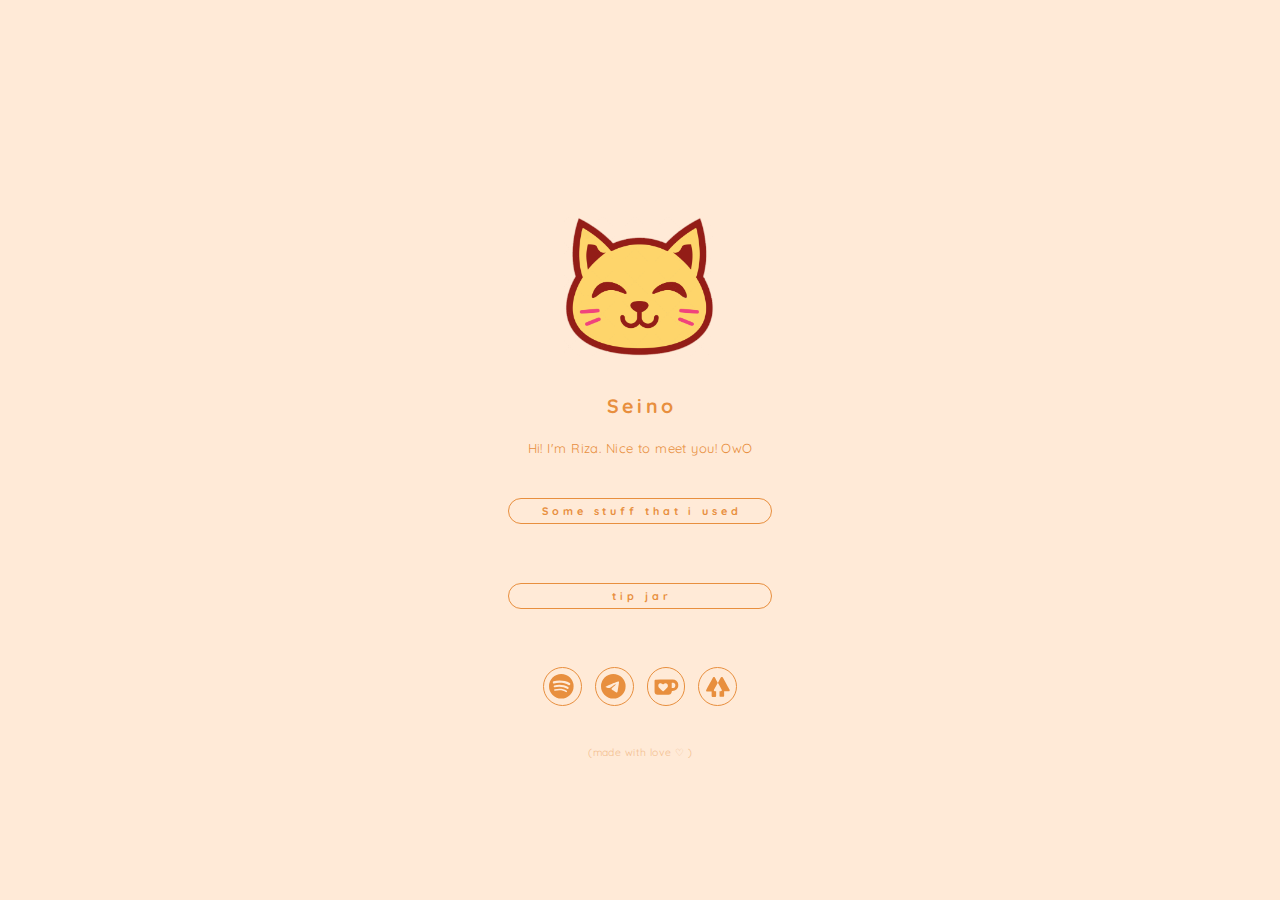
==== index.html @ 63fe09bf "ngeselin iconnya gamau ketengah" ====
<!DOCTYPE html>
<!--Used https://coffeesaplings.carrd.co/ as reference-->
<html>
    <head>
        <title>Seinoo</title>
        <meta name="viewport" content="width=device-width, initial-scale=1.0">
        <link href="./stylesheets/style.css" rel="stylesheet">
        <link href="https://fonts.googleapis.com/css?family=Quicksand:700,700italic,400,400italic" rel="stylesheet" type="text/css">
    </head>
    <body class="is-ready">
        <div id="wrapper">
            <div id="main">
                <div class="inner">
                    <ul id="buttons01" class="buttons">
                        <li>
                            <!--Used <a href="./setups.html" class="button n01">art commissions</a>
                        </li>
                        <li>
                            <a href="https://saweria.co/seinoo" class="button n02">tip jar</a>
                        </li>-->
                    </ul>
                    <div id="image01" class="image">
                        <img src="./assets/images/1648623948149.png" alt>
                    </div>
                    <h1 id="text03">Seino</h1>
                    <p id="text06">Hi! I'm Riza. Nice to meet you! OwO</p>
                    <ul id="buttons02" class="buttons">
                        <li>
                            <a href="./setups.html" class="button n01">Some stuff that i used</a>
                        </li>
                    </ul>
                    <ul id="buttons02" class="buttons">
                        <li>
                            <a href="https://saweria.co/seinoo" class="button n01">tip jar</a>
                        </li>
                    </ul>
                    <ul id="icons01" class="icons">
                        <li>
                            <a class="n01" href="https://open.spotify.com/user/fhrzxx">
                                <svg style>
                                    <svg xmlns="http://www.w3.org/2000/svg" width="40" height="40" fill="currentColor" class="bi bi-spotify" viewBox="0 0 26 26">
                                        <path d="M8 0a8 8 0 1 0 0 16A8 8 0 0 0 8 0zm3.669 11.538a.498.498 0 0 1-.686.165c-1.879-1.147-4.243-1.407-7.028-.77a.499.499 0 0 1-.222-.973c3.048-.696 5.662-.397 7.77.892a.5.5 0 0 1 .166.686zm.979-2.178a.624.624 0 0 1-.858.205c-2.15-1.321-5.428-1.704-7.972-.932a.625.625 0 0 1-.362-1.194c2.905-.881 6.517-.454 8.986 1.063a.624.624 0 0 1 .206.858zm.084-2.268C10.154 5.56 5.9 5.419 3.438 6.166a.748.748 0 1 1-.434-1.432c2.825-.857 7.523-.692 10.492 1.07a.747.747 0 1 1-.764 1.288z"/>
                                      </svg>
                                    </use>
                                </svg>
                                <span class="label">Spotify</span>
                            </a>
                        </li>
                        <li>
                            <a class="n03" href="https://t.me/seinoisdead">
                                <svg style>
                                    <svg xmlns="http://www.w3.org/2000/svg" width="40" height="40" fill="currentColor" class="bi bi-spotify" viewBox="0 0 26 26">
                                        <path d="M16 8A8 8 0 1 1 0 8a8 8 0 0 1 16 0zM8.287 5.906c-.778.324-2.334.994-4.666 2.01-.378.15-.577.298-.595.442-.03.243.275.339.69.47l.175.055c.408.133.958.288 1.243.294.26.006.549-.1.868-.32 2.179-1.471 3.304-2.214 3.374-2.23.05-.012.12-.026.166.016.047.041.042.12.037.141-.03.129-1.227 1.241-1.846 1.817-.193.18-.33.307-.358.336a8.154 8.154 0 0 1-.188.186c-.38.366-.664.64.015 1.088.327.216.589.393.85.571.284.194.568.387.936.629.093.06.183.125.27.187.331.236.63.448.997.414.214-.02.435-.22.547-.82.265-1.417.786-4.486.906-5.751a1.426 1.426 0 0 0-.013-.315.337.337 0 0 0-.114-.217.526.526 0 0 0-.31-.093c-.3.005-.763.166-2.984 1.09z"/>
                                      </svg>
                                    </use>
                                </svg>
                                <span class="label">Telegram</span>
                            </a>
                        </li>
                        <li>
                            <a class="n03" href="https://saweria.co/seinoo">
                                <svg style>
                                    <use xlink:href="#icon-9b4">
                                        <!--ADD #shadow-root (closed)-->
                                        <svg id="icon-9b4" viewBox="0 0 40 40">
                                            <path d="M17.7,8.7c4.3,0,8.6,0,12.9,0c4.2,0,8,3.1,8.7,7.3c0.7,4.4-1.4,8.3-5.6,9.8c-1.2,0.4-2.5,0.5-3.8,0.7 c-0.5,0.1-0.8,0.2-0.8,0.8c0,0.6-0.2,1.3-0.4,1.9c-0.7,2-2.4,3.1-4.5,3.1c-5.7,0-11.3,0-17,0c-2.9,0-4.8-1.9-4.8-4.7 c0-5.6,0-11.2,0-16.7c0-1.6,0.4-2.1,2-2.1C8.9,8.7,13.3,8.7,17.7,8.7z M23.1,18.2c0-2.2-1.4-3.6-3.5-3.7c-1.3,0-2.4,0.5-3.3,1.3 c-0.4,0.4-0.7,0.3-1.2,0c-0.7-0.5-1.5-0.9-2.3-1.2c-1.8-0.5-4.2,0.4-4.5,2.7c-0.2,1.7,0.4,3.2,1.6,4.3c1.7,1.7,3.6,3.4,5.4,5.1 c0.3,0.3,0.6,0.3,0.9,0c1.7-1.7,3.5-3.4,5.2-5.1C22.5,20.7,23.2,19.6,23.1,18.2z M29.1,17.7c0,0.9,0,1.8,0,2.7 c0,1.6-0.3,1.5,1.5,1.5c1.6,0,2.9-0.7,3.6-2.2c0.7-1.6,0.8-3.2-0.3-4.7c-1-1.4-2.4-1.6-4-1.5c-0.6,0-0.8,0.2-0.8,0.8 C29.1,15.4,29.1,16.5,29.1,17.7z"></path>
                                        </svg>
                                    </use>
                                </svg>
                                <span class="label">Saweria</span>
                            </a>
                        </li>
                        <li>
                            <a class="n04" href="#">
                                <svg style>
                                    <use xlink:href="#icon-b0b">
                                        <!--ADD #shadow-root (closed)-->
                                        <svg id="icon-b0b" viewBox="0 0 40 40">
                                            <path d="M368.4,133.4c-5.5,12-15.3,17.5-28.4,17.5c-42.6,0-85.3,0.1-127.9-0.1c-4.4,0-6.1,1-6,5.8 c0.3,16.7,0.1,33.3,0.1,50c0,27.5-0.1,55,0,82.5c0,12.7-5.4,21.6-17.3,26.5c-0.8,0.3-1.3,1.3-1.9,2c-33,0-66,0-99,0 c-0.6-0.7-1.1-1.6-1.9-2c-11.6-4.8-17.3-13.5-17.3-26c0-44.6,0-89.3-0.1-133.9c0-3.9,1.4-4.8,4.9-4.8c11.5,0.1,23,0.3,34.5-0.1 c22.1-0.9,36.5-23.9,24.9-44.7C96.2,39.9,60-26.5,23.4-92.7c-1.6-2.9-1.5-4.9,0.1-7.8c27.7-51.5,55.3-103.1,82.8-154.8 c4.8-9,10.4-16.6,20.5-19.9c0.5-0.2,0.8-1,1.3-1.5c5.7,0,11.3,0,17,0c0.5,0.6,0.9,1.5,1.6,1.7c9.2,3,14.7,9.8,19.1,17.9 c27.3,49.7,54.6,99.3,82,149c39.7,72.1,79.3,144.2,119,216.3C371.1,116.4,372.2,124.9,368.4,133.4z M-98.4,108 c-4,7.2-4.8,14.9-1.8,22.6c5.2,13.2,15.3,19.7,29.3,20.1c11,0.3,22,0.2,33,0c3.7-0.1,4.9,1.3,4.8,5c-0.2,12.3-0.1,24.7-0.1,37 c0,31.6,0,63.3,0,94.9c0,13.3-5,23.2-18,28.1c-0.7,0.3-1.1,1.1-1.6,1.7c-31,0-62,0-93,0c-0.5-0.5-0.9-1.2-1.4-1.4 c-14.6-5.3-19.1-16.4-19-31c0.3-42.8,0-85.7,0.2-128.5c0-4.8-1.6-5.9-6-5.8c-17.5,0.2-35,0.1-52.5,0.1c-26.5,0-53,0.1-79.5-0.1 c-11.1-0.1-19.7-5.2-25.4-15c-1.1-1.8-2.2-3.5-3.4-5.3c0-5,0-10,0-15c1.2-2.1,2.5-4.2,3.7-6.3c30.2-54.9,60.4-109.8,90.6-164.7 c37-67.3,74-134.5,111-201.9c4.4-8,10-14.5,18.9-17.4c0.7-0.2,1.1-1.1,1.7-1.7c5.7,0,11.3,0,17,0c0.7,0.7,1.2,1.6,2.1,1.9 c8.3,3,13.8,8.8,17.8,16.5c27.3,52.5,54.7,104.9,81.9,157.5c1.1,2.2,1.1,6.1-0.1,8.2C-24.8-25.6-61.6,41.2-98.4,108z"></path>
                                            <path d="M38.2,25.9c-0.3,0.6-0.8,0.9-1.5,0.9c-2.2,0-4.4,0-6.7,0c-0.2,0-0.3,0-0.3,0.3c0,0.9,0,1.7,0,2.6 c0,1.4,0,2.9,0,4.3c0,0.7-0.3,1.1-0.9,1.4c0,0-0.1,0.1-0.1,0.1c-1.7,0-3.4,0-5.2,0c0,0-0.1-0.1-0.1-0.1c-0.6-0.3-0.9-0.7-0.9-1.4 c0-2.3,0-4.7,0-7c0-0.2,0.1-0.3,0.3-0.2c0.6,0,1.2,0,1.8,0c1.2,0,1.9-1.2,1.3-2.3c-1.9-3.4-3.8-6.9-5.7-10.4c-0.1-0.2-0.1-0.3,0-0.4 c1.4-2.7,2.9-5.4,4.3-8.1c0.2-0.5,0.5-0.9,1.1-1c0,0,0-0.1,0.1-0.1c0.3,0,0.6,0,0.9,0c0,0,0,0.1,0.1,0.1c0.5,0.2,0.8,0.5,1,0.9 c1.4,2.6,2.9,5.2,4.3,7.8c2.1,3.8,4.1,7.5,6.2,11.3C38.4,25,38.4,25.5,38.2,25.9z M13.9,24.6c-0.2,0.4-0.3,0.8-0.1,1.2 c0.3,0.7,0.8,1,1.5,1.1c0.6,0,1.1,0,1.7,0c0.2,0,0.3,0.1,0.3,0.3c0,0.6,0,1.3,0,1.9c0,1.7,0,3.3,0,5c0,0.7-0.3,1.2-0.9,1.5 c0,0-0.1,0.1-0.1,0.1c-1.6,0-3.2,0-4.9,0c0,0,0-0.1-0.1-0.1c-0.8-0.3-1-0.9-1-1.6c0-2.2,0-4.5,0-6.7c0-0.3-0.1-0.3-0.3-0.3 c-0.9,0-1.8,0-2.7,0c-1.4,0-2.8,0-4.1,0c-0.6,0-1-0.3-1.3-0.8c-0.1-0.1-0.1-0.2-0.2-0.3c0-0.3,0-0.5,0-0.8c0.1-0.1,0.1-0.2,0.2-0.3 C3.4,21.8,5,18.9,6.6,16c1.9-3.5,3.9-7,5.8-10.5c0.2-0.4,0.5-0.8,1-0.9c0,0,0.1-0.1,0.1-0.1c0.3,0,0.6,0,0.9,0c0,0,0.1,0.1,0.1,0.1 c0.4,0.2,0.7,0.5,0.9,0.9c1.4,2.7,2.9,5.5,4.3,8.2c0.1,0.1,0.1,0.3,0,0.4C17.7,17.6,15.8,21.1,13.9,24.6z"></path>
                                        </svg>
                                    </use>
                                </svg>
                                <span class="label">Linktree</span>
                            </a>
                        </li>
                    </ul>
                    <p id="credits">
                        <a href="#">(made with love ♡ )</a>
                    </p>
                </div>
            </div>
        </div>
        <script src="./jsFiles/genFunctions.js">   
        </script>
    </body>
</html>
---- stylesheets/style.css ----
/*Used https://coffeesaplings.carrd.co/ as reference*/
html,body,div,span,applet,object,iframe,h1,h2,h3,h4,h5,h6,p,blockquote,pre,a,abbr,acronym,address,big,cite,code,del,dfn,em,img,ins,kbd,q,s,samp,small,strike,strong,sub,sup,tt,var,b,u,i,center,dl,dt,dd,ol,ul,li,fieldset,form,label,legend,table,caption,tbody,tfoot,thead,tr,th,td,article,aside,canvas,details,embed,figure,figcaption,footer,header,hgroup,menu,nav,output,ruby,section,summary,time,mark,audio,video {
    margin:0;
    padding:0;
    border:0;
    font-size:100%;
    font:inherit;
    vertical-align:baseline;
}
article,aside,details,figcaption,figure,footer,header,hgroup,menu,nav,section {
    display:block;
}
body {
    min-width: 320px;
    min-height: 100vh;
    line-height: 1.0;
    word-wrap: break-word;
    overflow-x: hidden;
    background-color: #ffead7;
    -webkit-text-size-adjust:none;
}
ol,ul {
    list-style:none;
}
blockquote,q {
    quotes:none;
}
blockquote:before,blockquote:after,q:before,q:after {
    content:'';content:none;
}
table {
    border-collapse:collapse;border-spacing:0;
}
mark {
    background-color:transparent;
    color:inherit;
    background-color: rgba(144,144,144,0.25);
}
input::-moz-focus-inner {
    border:0;
    padding:0;
}
input[type="text"],input[type="email"],select,textarea {
    -moz-appearance:none;
    -webkit-appearance:none;
    -ms-appearance:none;appearance:none;
}
*, *:before, *:after {
    box-sizing: border-box;
}
u {
    text-decoration: underline;
}
strong {
    color: inherit;font-weight: bolder;
}
em {
    font-style: italic;
}
code {
    font-family: 'Lucida Console', 'Courier New', monospace;
    font-weight: normal;
    text-indent: 0;
    letter-spacing: 0;
    font-size: 0.9em;
    margin: 0 0.25em;
    padding: 0.25em 0.5em;background-color: rgba(144,144,144,0.25);
    border-radius: 0.25em;
}
a {
    -moz-transition: color 0.25s ease, background-color 0.25s ease, border-color 0.25s ease;
    -webkit-transition: color 0.25s ease, background-color 0.25s ease, border-color 0.25s ease;
    -ms-transition: color 0.25s ease, background-color 0.25s ease, border-color 0.25s ease;
    transition: color 0.25s ease, background-color 0.25s ease, border-color 0.25s ease;
    color: inherit;text-decoration: underline;
}
s {
    text-decoration: line-through;
}
:root {
    --site-language-direction: ltr;
    --site-language-alignment: left;
}
html {
    font-size: 18pt;
}
#wrapper {
    -webkit-overflow-scrolling: touch;
    display: flex;
    -moz-flex-direction: column;
    -webkit-flex-direction: column;
    -ms-flex-direction: column;
    flex-direction: column;
    -moz-align-items: center;
    -webkit-align-items: center;
    -ms-align-items: center;align-items: center;
    -moz-justify-content: center;
    -webkit-justify-content: center;
    -ms-justify-content: center;
    justify-content: center;
    min-height: 100vh;
    position: relative;
    z-index: 2;
    overflow: hidden;
}
#main {
    display: flex;
    position: relative;
    max-width: 100%;z-index: 1;-moz-align-items: center;
    -webkit-align-items: center;-ms-align-items: center;
    align-items: center;-moz-justify-content: center;
    -webkit-justify-content: center;
    -ms-justify-content: center;
    justify-content: center;
    -moz-flex-grow: 0;
    -webkit-flex-grow: 0;
    -ms-flex-grow: 0;
    flex-grow: 0;-moz-flex-shrink: 0;
    -webkit-flex-shrink: 0;
    -ms-flex-shrink: 0;flex-shrink: 0;
    text-align: center;
    -moz-transition: opacity 1s ease-in-out 0s;
    -webkit-transition: opacity 1s ease-in-out 0s;
    -ms-transition: opacity 1s ease-in-out 0s;
    transition: opacity 1s ease-in-out 0s;
}
#main > .inner {
    position: relative;z-index: 1;
    border-radius: inherit;
    padding: 1.25rem 1rem;
    max-width: 100%;
    width: 20rem;
}
#main > .inner > * {
    margin-top: 1.125rem;
    margin-bottom: 1.125rem;
}
/* #main > .inner > * > :first-child {
    margin-top: 0 !important;
} 
#main > .inner > * > :last-child {
    margin-bottom: 0 !important;
} */
#main > .inner > * > * {
    margin-top: 1.125rem;
    margin-bottom: 1.125rem;
}
#main > .inner > :first-child {
    margin-top: 0 !important;
}
#main > .inner > :last-child {
    margin-bottom: 0 !important;
}
#main > .inner > .full {
    margin-left: calc(-1rem);
    width: calc(100% + 2rem + 0.4725px);
    max-width: calc(100% + 2rem + 0.4725px);
}
#main > .inner > .full:first-child {
    margin-top: -1.25rem !important;
    border-top-left-radius: inherit;
    border-top-right-radius: inherit;
}
#main > .inner > .full:last-child {
    margin-bottom: -1.25rem !important;
    border-bottom-left-radius: inherit;
    border-bottom-right-radius: inherit;
}
#main > .inner > .full.screen {
    width: 100vw;
    max-width: 100vw;
    position: relative;
    border-radius: 0 !important;
    left: 50%;
    right: auto;
    margin-left: -50vw;
}
#main > .inner > header, #main > .inner > footer {
    -moz-transition: opacity 0.25s ease-in-out 0.375s,visibility 0.25s linear 0.375s;
    -webkit-transition: opacity 0.25s ease-in-out 0.375s,visibility 0.25s linear 0.375s;
    -ms-transition: opacity 0.25s ease-in-out 0.375s,visibility 0.25s linear 0.375s;
    transition: opacity 0.25s ease-in-out 0.375s,visibility 0.25s linear 0.375s;
}
#main > .inner > header {
    margin-bottom: 1.125rem;
    border-top-left-radius: inherit;
    border-top-right-radius: inherit;
}
#main > .inner > section {
    -moz-transition: opacity 0.5s ease-in-out 0.25s,min-height 0.25s ease-in-out,max-height 0.25s ease-in-out;
    -webkit-transition: opacity 0.5s ease-in-out 0.25s,min-height 0.25s ease-in-out,max-height 0.25s ease-in-out;
    -ms-transition: opacity 0.5s ease-in-out 0.25s,min-height 0.25s ease-in-out,max-height 0.25s ease-in-out;
    transition: opacity 0.5s ease-in-out 0.25s,min-height 0.25s ease-in-out,max-height 0.25s ease-in-out;
}
#header {
    margin-bottom: 0rem !important;
}
body.is-loading #main {
    opacity: 0;
}
body.is-instant #main, body.is-instant #main > .inner > *,body.is-instant #main > .inner > section > * {
    -moz-transition: none !important;
    -webkit-transition: none !important;
    -ms-transition: none !important;
    transition: none !important;
}
body.is-instant:after {
    display: none !important;
    -moz-transition: none !important;
    -webkit-transition: none !important;
    -ms-transition: none !important;
    transition: none !important;
}
.buttons {
    cursor: default;
    padding: 0;letter-spacing: 0;
}
.buttons li a {
    -moz-align-items: center;
    -webkit-align-items: center;
    -ms-align-items: center;
    align-items: center;
    -moz-justify-content: center;
    -webkit-justify-content: center;
    -ms-justify-content: center;
    justify-content: center;
    max-width: 100%;
    text-align: center;
    text-decoration: none;
    vertical-align: middle;
    white-space: nowrap;
}
#buttons01 {
    width: calc(100% + 0.5rem);
    margin-left: -0.25rem;
}
#buttons01 li {
    display: inline-block;
    vertical-align: middle;
    max-width: calc(100% - 0.5rem);
    margin: 0.25rem;
}
#buttons01 li a {
    display: flex;
    width: 8.5rem;
    height: 1.5rem;
    line-height: 1.5rem;
    vertical-align: middle;
    padding: 0 0.75rem;
    font-size: 0.625em;
    font-family: 'Quicksand', sans-serif;
    letter-spacing: 0.225rem;
    padding-left: calc(0.225rem + 0.75rem);
    font-weight: 700;
    border-radius: 2rem;
    direction: var(--site-language-direction);
}
#buttons01 .button {
    color: #e88f3e;
    border: solid 1px #e88f3e;
}
#buttons01 .button:hover {
    color: #e96363 !important;
    border-color: #e96363 !important;
}
#buttons02 {
    width: calc(100% + 0rem);
    margin-left: -0rem;
}
#buttons02 li {
    display: inline-block;
    vertical-align: middle;
    max-width: calc(100% - 0rem);
    margin: 0rem;
}
#buttons02 li a {
    display: flex;
    width: 15.25rem;
    height: 1.5rem;
    line-height: 1.5rem;
    vertical-align: middle;
    padding: 0 0.75rem;
    font-size: 0.625em;
    font-family: 'Quicksand', sans-serif;
    letter-spacing: 0.225rem;
    padding-left: calc(0.225rem + 0.75rem);
    font-weight: 700;
    border-radius: 2rem;
    direction: var(--site-language-direction);
}
#buttons02 .button {
    color: #e88f3e;
    border: solid 1px #e88f3e;
}
#buttons02 .button:hover {
    color: #e96363 !important;
    border-color: #e96363 !important;
}
.container {
    position: relative;
}
#container01 > .wrapper {
    display: inline-block;
    width: 20rem;
    background-color: transparent;
}
.container > .wrapper {
    vertical-align: top;
    position: relative;
    max-width: 100%;
    border-radius: inherit;
}
#container01 > .wrapper > .inner {
    padding: 1.25rem 1rem;
}

.container > .wrapper > .inner {
    vertical-align: top;
    position: relative;
    max-width: 100%;
    border-radius: inherit;
}
#container01.default > .wrapper > .inner > *:first-child {
    margin-top: 0 !important;
}
#container01.default > .wrapper > .inner > * {
    margin-top: 0.75rem;
    margin-bottom: 0.75rem;
}
hr {
    width: 100%;
    position: relative;
    padding: 0;
    border: 0;
}
.image {
    position: relative;
    overflow: hidden;
    max-width: 100%;
    display: block;
}
.image a, .image span {
    position: relative;
    max-width: 100%;
    display: inline-block;
    vertical-align: top;
}
.image a img, .image span img {
    display: block;
}
.image img {
    width: 100%;max-width: 100%;display: inline-block;
    vertical-align: top;
}
.image.full img {
    display: block;
}
.image.full:first-child img {
    border-top-left-radius: inherit;border-top-right-radius: inherit;
}
.image.full:last-child img {
    border-bottom-left-radius: inherit;border-bottom-right-radius: inherit;
}
.image.full a, .image.full span {
    display: block;
}
#image01 img {
    width: 8.75rem;
}
h1, h2, h3, p {
    direction: var(--site-language-direction);
}
h1 br + br, h2 br + br, h3 br + br, p br + br {
    display: block;content: ' ';
}
h1 .li, h2 .li, h3 .li, p .li {
    display: list-item;
    padding-left: 0.5em;
    margin: 0.75em 0 0 1em;
}
#text02 {
    color: #e88f3e;
    font-family: 'Quicksand', sans-serif;
    letter-spacing: 0.025rem;
    width: calc(100% + 0.025rem);
    font-size: 0.75em;
    line-height: 1.625;
    font-weight: 700;
}
#text03 br + br , #text08 br + br{
    margin-top: 0.675rem;
}
#text03, #text08 {
    color: #e88f3e;
    font-family: 'Quicksand', sans-serif;
    letter-spacing: 0.2rem;
    width: calc(100% + 0.2rem);
    font-size: 1.125em;line-height: 1.125;
    font-weight: 700;
}
#text03 a , #text08 a{
    text-decoration: underline;
}
#text03 a:hover , #text08 a:hover {
    text-decoration: none;
}
#text01 , #text04 , #text05 , #text11{
    color: #e88f3e;
    font-family: 'Quicksand', sans-serif;
    letter-spacing: 0.275rem;
    width: calc(100% + 0.275rem);
    font-size: 1.25em;
    line-height: 1.5;
    font-weight: 700;
}
#text06 br + br , #text01 br + br{
    margin-top: 1.05rem;
}
#text06{
    color: #e88f3e;
    font-family: 'Quicksand', sans-serif;
    letter-spacing: 0.025rem;
    width: calc(100% + 0.025rem);
    font-size: 0.75em;
    line-height: 1.75;
    font-weight: 400;
}
#text06 a:hover , #text01 a:hover{
    color: #e96363;
}
#text06 a , #text01 a{
    text-decoration: underline;
}
#text07 , #text10{
    color: #e88f3e;
    font-family: 'Quicksand', sans-serif;
    letter-spacing: 0.025rem;
    width: calc(100% + 0.025rem);
    font-size: 0.75em;
    line-height: 1.875;
    font-weight: 700;
}
#credits br + br {
    margin-top: 0.9rem;
}
#credits {
    color: #e88f3e;
    font-family: 'Quicksand', sans-serif;
    letter-spacing: 0.025rem;
    width: calc(100% + 0.025rem);
    font-size: 0.6em;
    line-height: 1.5;
    font-weight: 400;
    cursor: default;
    margin-top: 1rem !important;
}
#credits a {
    text-decoration: none !important;
    -moz-transition: opacity 0.25s ease;
    -webkit-transition: opacity 0.25s ease;
    -ms-transition: opacity 0.25s ease;
    transition: opacity 0.25s ease;
    opacity: 0.5;
}
#credits a:hover {
    text-decoration: none !important;opacity: 1;
}
.links {
    cursor: default;
    padding: 0;
    line-height: 1.5;
}
#links01 {
    margin-left: -0.5rem;
    width: calc(100% + 1.025rem);
    font-family: 'Quicksand', sans-serif;
    letter-spacing: 0.025rem;
    font-size: 0.75em;
    font-weight: 700;
}
#links01 li {
    display: inline-block;
    vertical-align: middle;
    margin: 0.5rem;
}
.links li {
    position: relative;
}
#links01 li a {
    color: #e88f3e;
    text-decoration: underline;
}
.links li a {
    direction: var(--site-language-direction);
    display: block;
}
.icons {
    cursor: default;
    padding: 0;
    letter-spacing: 0;
}
.icons li {
    display: inline-block;
    vertical-align: middle;
    position: relative;z-index: 1;
}
.icons li a {
    display: flex;-moz-align-items: center;
    -webkit-align-items: center;
    -ms-align-items: center;
    align-items: center;
    -moz-justify-content: center;
    -webkit-justify-content: center;
    -ms-justify-content: center;
    justify-content: center;
}
.icons li a svg {
    display: block;position: relative;
    -moz-transition: fill 0.25s ease;
    -webkit-transition: fill 0.25s ease;
    -ms-transition: fill 0.25s ease;
    transition: fill 0.25s ease;
}
.icons li a + svg {
    display: block;
    position: absolute;
    top: 0;
    left: 0;
    width: 100%;
    height: 100%;
    z-index: -1;
    -moz-pointer-events: none;
    -webkit-pointer-events: none;
    ms-pointer-events: none;
    pointer-events: none;
    -moz-transition: fill 0.25s ease, stroke 0s ease;
    -webkit-transition: fill 0.25s ease, stroke 0s ease;
    -ms-transition: fill 0.25s ease, stroke 0s ease;
    transition: fill 0.25s ease, stroke 0s ease;
}
.icons li a .label {
    display: none;
}
#icons01 , #icons02 , #icons03 , #icons04 , #icons05 {
    font-size: 0.800em;
    width: calc(100% + 0.75rem);
    margin-left: -0.375rem
}
#icons01 li , #icons02 li , #icons03 li , #icons04 li, #icons05 li {
    margin: 0.275rem;
}
#icons01 li a , #icons02 li a , #icons03 li a , #icons04 li a , #icons05 li a {
    border-radius: 90%;
    width: 2.8em;
    height: 2.8em;
}
#icons01 li a svg , #icons02 li a svg , #icons03 li a svg , #icons04 li a svg , #icons05 li a svg {
    width: 70%;
    height: 70%;
}
#icons01 a svg , #icons02 a svg , #icons03 a svg , #icons04 a svg , #icons05 a svg {
    fill: #e88f3e;
}
#icons01 a , #icons02 a , #icons03 a , #icons04 a , #icons05 a {
    border: solid 1px #e88f3e;
}
#icons01 a:hover , #icons02 a:hover , #icons03 a:hover , #icons04 a:hover, #icons05 a:hover{
    border-color: #e96363 !important;
}
#icons01 a:hover svg , #icons02 a:hover svg , #icons03 a:hover svg , #icons04 a:hover svg , #icons05 a:hover svg{
    fill: #e96363 !important;
}
@media (max-width: 1680px) {
    html {
        font-size: 13pt;
    }
}
@media (max-width: 1280px) {
    html {
        font-size: 13pt;
    }
}
@media (max-width: 980px) {
    html {
        font-size: 11pt;
    }
}
@media (max-width: 736px) {
    html {
        font-size: 11pt;
    }
    #main > .inner {
        padding: 1.25rem 1rem;
    }
    #main > .inner > * {
        margin-top: 1.125rem;
        margin-bottom: 1.125rem;
    }
    #main > .inner > .full {
        margin-left: calc(-1rem);
        width: calc(100% + 2rem + 0.4725px);
        max-width: calc(100% + 2rem + 0.4725px);
    }
    #main > .inner > .full:first-child {
        margin-top: -1.25rem !important;
    }
    #main > .inner > .full:last-child {
        margin-bottom: -1.25rem !important;
    }
    #main > .inner > .full.screen {
        margin-left: -50vw;
    }
    #main > .inner > header {
        margin-bottom: 1.125rem;
    }
    #header {
        margin-bottom: 0rem !important;
    }
    #buttons01 li a {
        font-size: 0.625em;
        letter-spacing: 0.225rem;
        padding-left: calc(0.225rem + 0.75rem);
    }
    #buttons02 li a {
        font-size: 0.625em;
        letter-spacing: 0.225rem;
        padding-left: calc(0.225rem + 0.75rem);
    }
    #container01 > .wrapper > .inner {
        padding: 1.25rem 1rem;
    }
    #container01.default > .wrapper > .inner > * {
        margin-top: 0.75rem;
        margin-bottom: 0.75rem;
    }
    #image01 img {
        width: 8.75rem;
    }
    #text01 {
        letter-spacing: 0.240625rem;
        width: calc(100% + 0.240625rem);
        font-size: 1.25em;
        line-height: 1.5;
    }
    #text03 , #text08 {
        letter-spacing: 0.175rem;
        width: calc(100% + 0.175rem);
        font-size: 1.125em;
        line-height: 1.125;
    }
    #text06 {
        letter-spacing: 0.021875rem;
        width: calc(100% + 0.021875rem);
        font-size: 0.75em;
        line-height: 1.75;
    }
    #text07 {
        letter-spacing: 0.021875rem;
        width: calc(100% + 0.021875rem);
        font-size: 0.75em;
        line-height: 1.875;
    }
    #credits {
        letter-spacing: 0.021875rem;
        width: calc(100% + 0.021875rem);
        font-size: 0.6em;line-height: 1.5;
    }
    #icons01 {
        font-size: 0.875em;
        width: calc(100% + 0.75rem);
        margin-left: -0.375rem;
    }
    #icons01 li {
        margin: 0.375rem;
    }
}
@media (max-width: 480px) {
    #main > .inner > * {
        margin-top: 0.984375rem;
        margin-bottom: 0.984375rem;
    }
    #buttons01 li a {
        width: 8.5rem;
    }
    #buttons02 li a {
        width: 13.25rem;
    }
    #container01.default > .wrapper > .inner > * {
        margin-top: 0.65625rem;
        margin-bottom: 0.65625rem;
    }
}
@media (max-width: 360px) {
    #main > .inner {
        padding: 0.9375rem 0.75rem;
    }
    #main > .inner > * {
        margin-top: 0.84375rem;
        margin-bottom: 0.84375rem;
    }
    #main > .inner > .full {
        margin-left: calc(-0.75rem);
        width: calc(100% + 1.5rem + 0.4725px);
        max-width: calc(100% + 1.5rem + 0.4725px);
    }
    #main > .inner > .full:first-child {
        margin-top: -0.9375rem !important;
    }
    #main > .inner > .full:last-child {
        margin-bottom: -0.9375rem !important;
    }
    #main > .inner > .full.screen {
        margin-left: -50vw;
    }
    #buttons01 {
        width: calc(100% + 0.375rem);
        margin-left: -0.1875rem;
    }
    #buttons01 li {
        max-width: calc(100% - 0.375rem);
        margin: 0.1875rem;
    }
    #buttons02 {
        width: calc(100% + 0rem);
        margin-left: -0rem;
    }
    #buttons02 li {
        max-width: calc(100% - 0rem);
        margin: 0rem;
    }
    #text03 {
        font-size: 1.125em;
    }
    #text06 {
        font-size: 0.75em;
    }
    #credits {
        font-size: 0.6em;
    }
    #icons01 {
        width: calc(100% + 0.5625rem);
        margin-left: -0.28125rem;
    }
    #icons01 li {
        margin: 0.28125rem;
    }
}
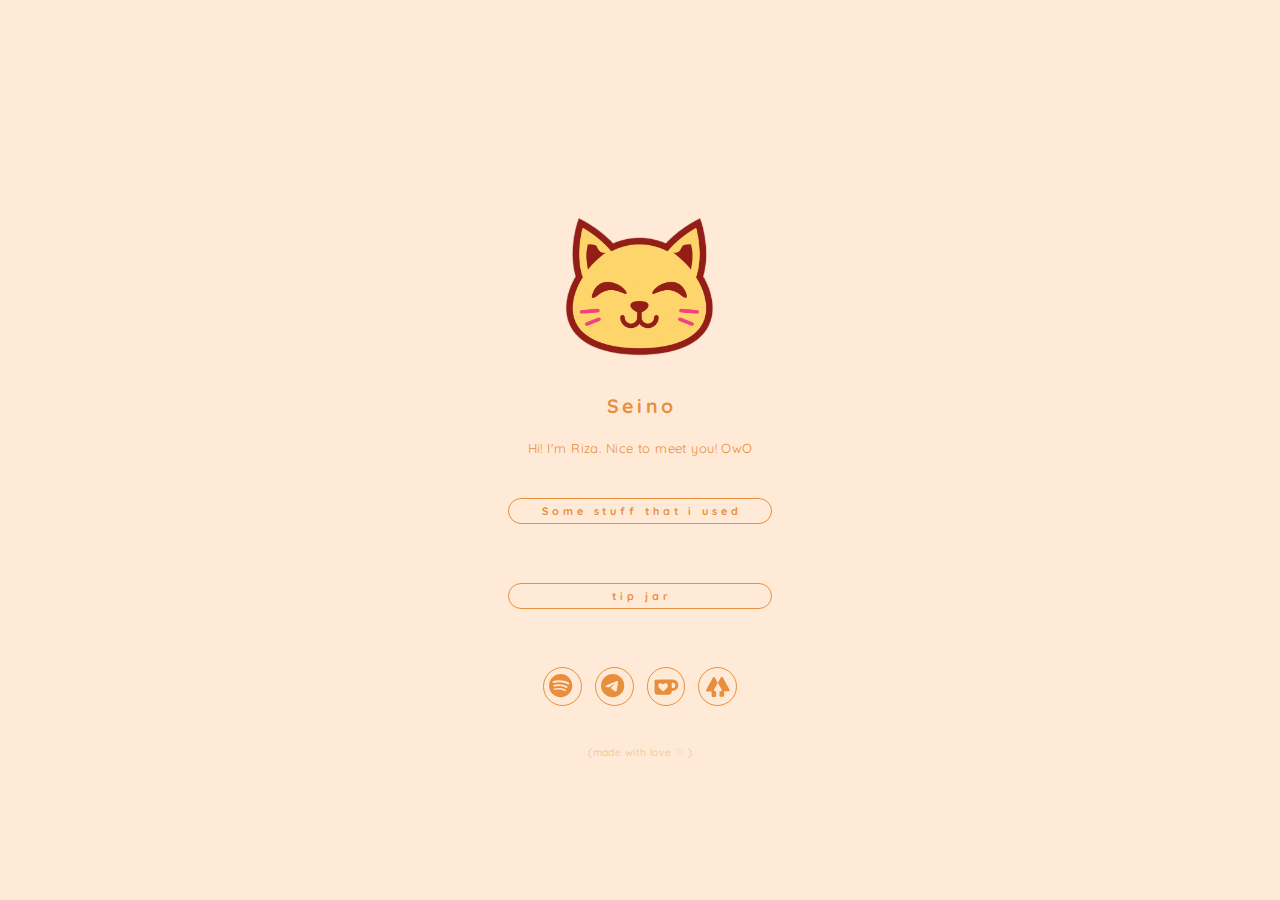
==== commit 8aa97930: "SEKALI LAGI UDAHAN PESNI" ====
--- a/index.html
+++ b/index.html
@@ -38,7 +38,7 @@
                         <li>
                             <a class="n01" href="https://open.spotify.com/user/fhrzxx">
                                 <svg style>
-                                    <svg xmlns="http://www.w3.org/2000/svg" width="40" height="40" fill="currentColor" class="bi bi-spotify" viewBox="0 0 26 26">
+                                    <svg xmlns="http://www.w3.org/2000/svg" width="40" height="40" fill="currentColor" class="bi bi-spotify" viewBox="0 0 27.5 27.5">
                                         <path d="M8 0a8 8 0 1 0 0 16A8 8 0 0 0 8 0zm3.669 11.538a.498.498 0 0 1-.686.165c-1.879-1.147-4.243-1.407-7.028-.77a.499.499 0 0 1-.222-.973c3.048-.696 5.662-.397 7.77.892a.5.5 0 0 1 .166.686zm.979-2.178a.624.624 0 0 1-.858.205c-2.15-1.321-5.428-1.704-7.972-.932a.625.625 0 0 1-.362-1.194c2.905-.881 6.517-.454 8.986 1.063a.624.624 0 0 1 .206.858zm.084-2.268C10.154 5.56 5.9 5.419 3.438 6.166a.748.748 0 1 1-.434-1.432c2.825-.857 7.523-.692 10.492 1.07a.747.747 0 1 1-.764 1.288z"/>
                                       </svg>
                                     </use>
@@ -49,7 +49,7 @@
                         <li>
                             <a class="n03" href="https://t.me/seinoisdead">
                                 <svg style>
-                                    <svg xmlns="http://www.w3.org/2000/svg" width="40" height="40" fill="currentColor" class="bi bi-spotify" viewBox="0 0 26 26">
+                                    <svg xmlns="http://www.w3.org/2000/svg" width="40" height="40" fill="currentColor" class="bi bi-spotify" viewBox="0 0 27.5 27.5">
                                         <path d="M16 8A8 8 0 1 1 0 8a8 8 0 0 1 16 0zM8.287 5.906c-.778.324-2.334.994-4.666 2.01-.378.15-.577.298-.595.442-.03.243.275.339.69.47l.175.055c.408.133.958.288 1.243.294.26.006.549-.1.868-.32 2.179-1.471 3.304-2.214 3.374-2.23.05-.012.12-.026.166.016.047.041.042.12.037.141-.03.129-1.227 1.241-1.846 1.817-.193.18-.33.307-.358.336a8.154 8.154 0 0 1-.188.186c-.38.366-.664.64.015 1.088.327.216.589.393.85.571.284.194.568.387.936.629.093.06.183.125.27.187.331.236.63.448.997.414.214-.02.435-.22.547-.82.265-1.417.786-4.486.906-5.751a1.426 1.426 0 0 0-.013-.315.337.337 0 0 0-.114-.217.526.526 0 0 0-.31-.093c-.3.005-.763.166-2.984 1.09z"/>
                                       </svg>
                                     </use>
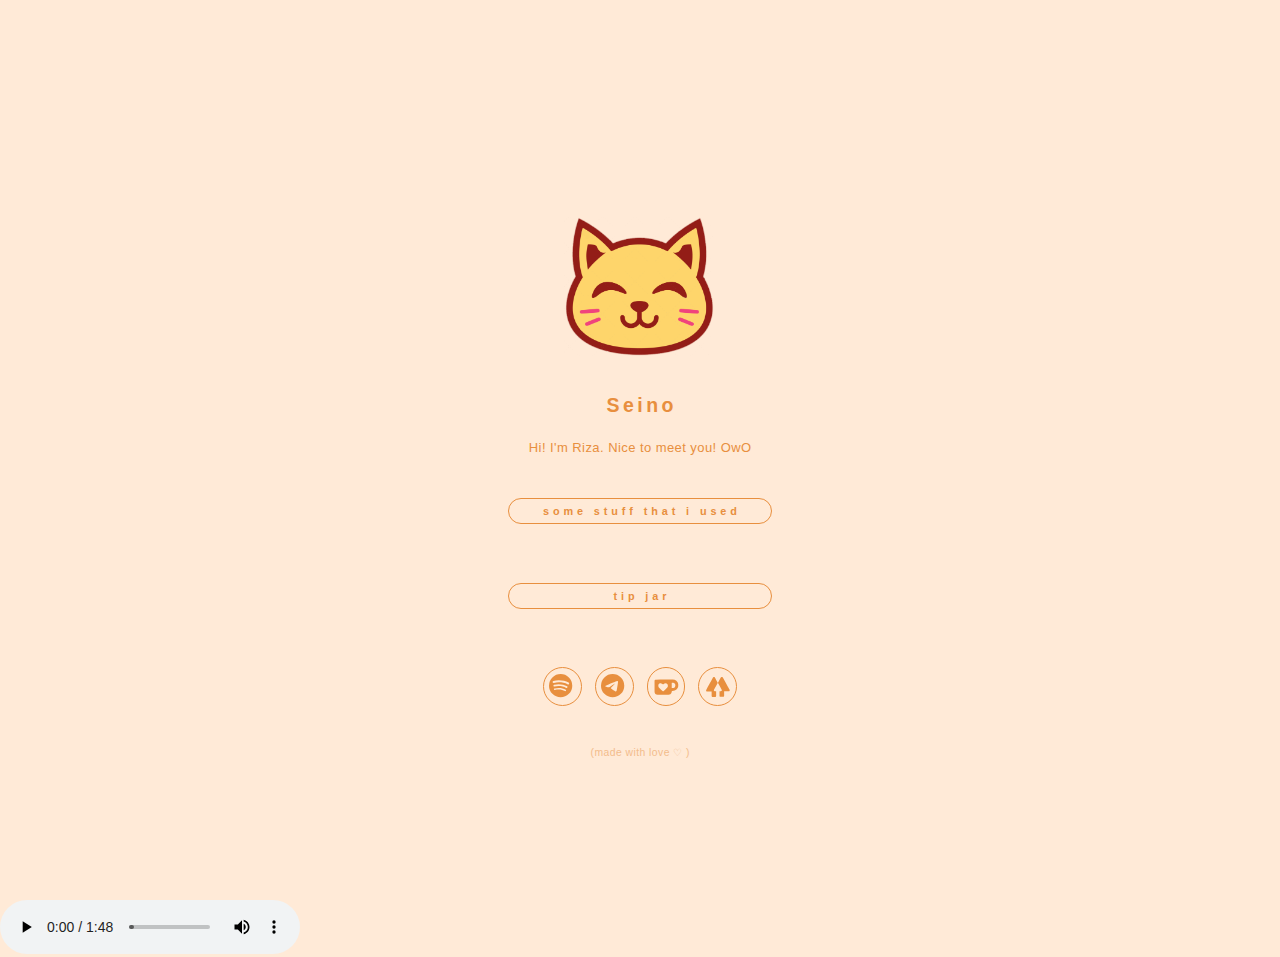
==== commit 277d2126: "add some bg music?" ====
--- a/index.html
+++ b/index.html
@@ -3,9 +3,16 @@
 <html>
     <head>
         <title>Seinoo</title>
+        <link rel="icon" href="https://avatars.githubusercontent.com/u/59448439">
+        <meta charset="utf-8">
+        <meta http-equiv="X-UA-Compatible" content="IE=edge">
         <meta name="viewport" content="width=device-width, initial-scale=1.0">
         <link href="./stylesheets/style.css" rel="stylesheet">
-        <link href="https://fonts.googleapis.com/css?family=Quicksand:700,700italic,400,400italic" rel="stylesheet" type="text/css">
+        <link rel="stylesheet" href="https://fonts.googleapis.com/css2?family=Poppins:wght@400;500;700&display=swap">
+        <link href="main.css" rel="stylesheet" type="text/css"/>
+        <link rel="stylesheet" href="https://cdn.plyr.io/3.6.8/plyr.css" />
+        <script src="https://cdn.plyr.io/3.6.8/plyr.js"></script>
+        <script src="https://code.jquery.com/jquery-3.6.0.min.js"></script>
     </head>
     <body class="is-ready">
         <div id="wrapper">
@@ -26,7 +33,7 @@
                     <p id="text06">Hi! I'm Riza. Nice to meet you! OwO</p>
                     <ul id="buttons02" class="buttons">
                         <li>
-                            <a href="./setups.html" class="button n01">Some stuff that i used</a>
+                            <a href="./setups.html" class="button n01">some stuff that i used</a>
                         </li>
                     </ul>
                     <ul id="buttons02" class="buttons">
@@ -93,5 +100,19 @@
         </div>
         <script src="./jsFiles/genFunctions.js">   
         </script>
+<!-- Tooltip & Music -->
+      <div class="bg-music">
+        <audio id="player" controls autoplay loop>
+          <source src="assets/audio/lovely.mp3" type="audio/mp3">
+        </audio>
+        <script>
+          const player = new Plyr('#player', {
+            controls: ['play-large', 'play'],
+            autoplay: 'true',
+            displayDuration: 'false',
+          });
+          player.volume = 0.2;
+        </script>
+      </div>
     </body>
 </html>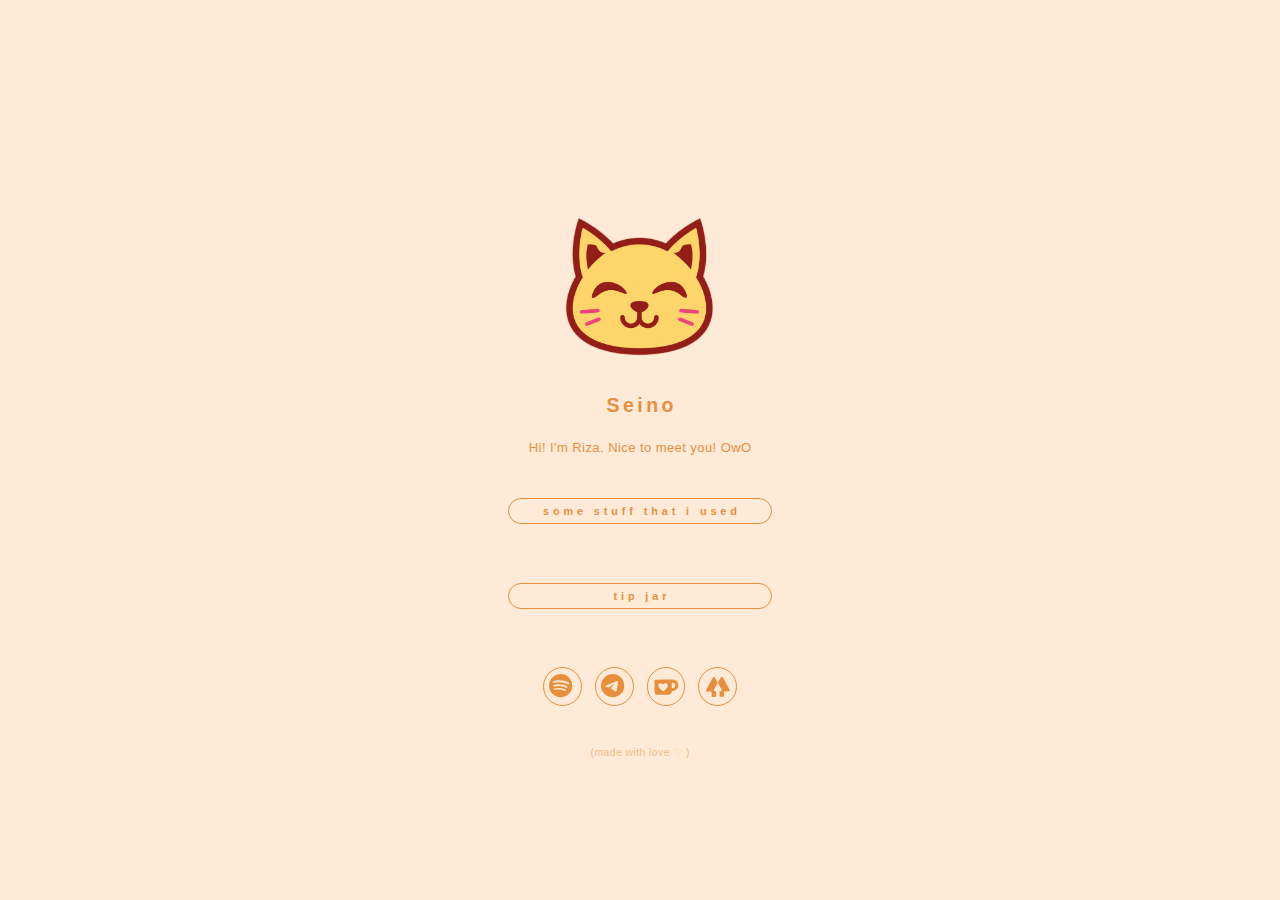
==== commit 4f6c686c: "delete bg music" ====
--- a/index.html
+++ b/index.html
@@ -100,19 +100,5 @@
         </div>
         <script src="./jsFiles/genFunctions.js">   
         </script>
-<!-- Tooltip & Music -->
-      <div class="bg-music">
-        <audio id="player" controls autoplay loop>
-          <source src="assets/audio/lovely.mp3" type="audio/mp3">
-        </audio>
-        <script>
-          const player = new Plyr('#player', {
-            controls: ['play-large', 'play'],
-            autoplay: 'true',
-            displayDuration: 'false',
-          });
-          player.volume = 0.2;
-        </script>
-      </div>
     </body>
 </html>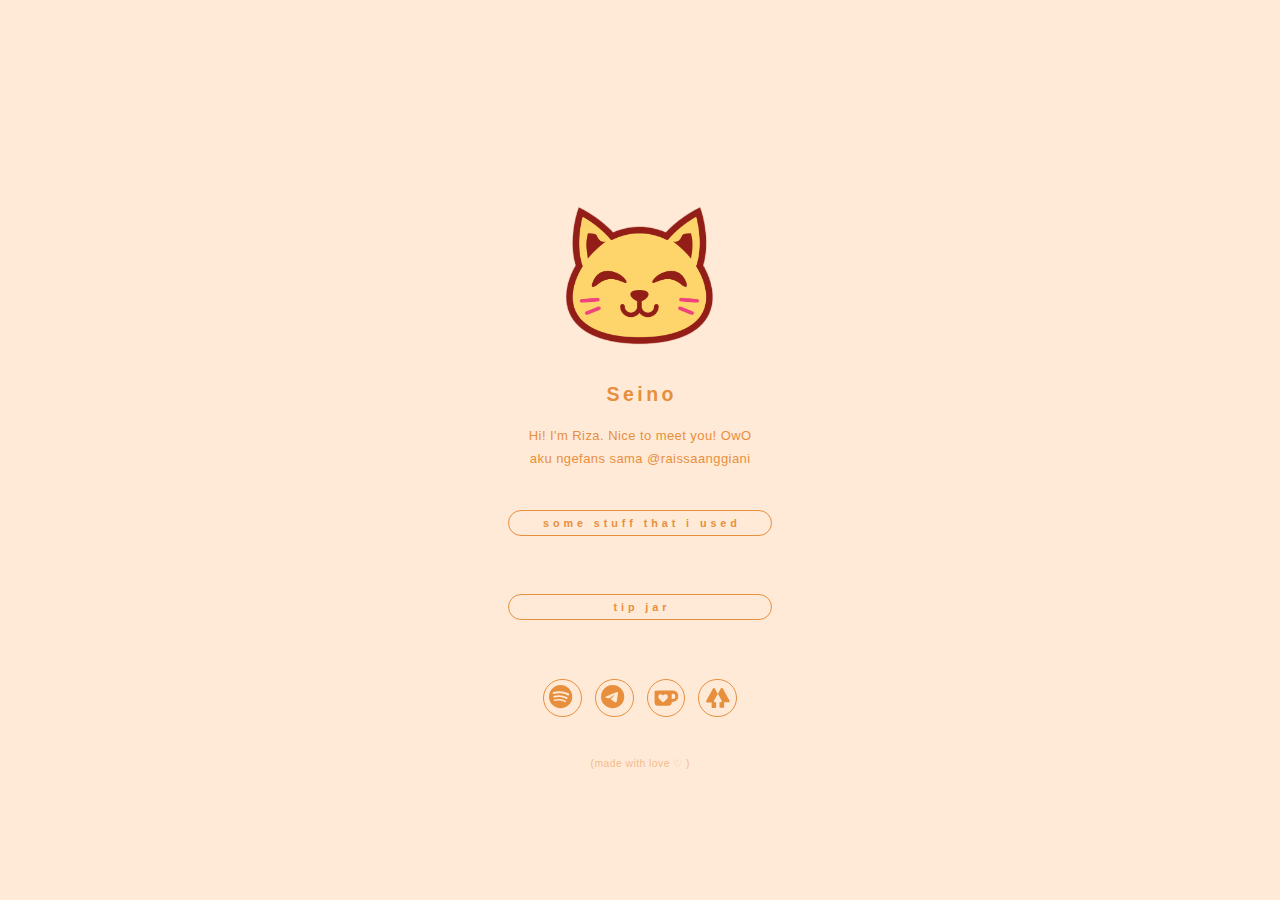
==== commit 7b99169f: "HEHE" ====
--- a/index.html
+++ b/index.html
@@ -2,6 +2,7 @@
 <!--Used https://coffeesaplings.carrd.co/ as reference-->
 <html>
     <head>
+        <style type="text/css">html { height: 100%; padding: 0; margin:0; }</style>
         <title>Seinoo</title>
         <link rel="icon" href="https://avatars.githubusercontent.com/u/59448439">
         <meta charset="utf-8">
@@ -14,23 +15,19 @@
         <script src="https://cdn.plyr.io/3.6.8/plyr.js"></script>
         <script src="https://code.jquery.com/jquery-3.6.0.min.js"></script>
     </head>
+    
     <body class="is-ready">
         <div id="wrapper">
             <div id="main">
                 <div class="inner">
                     <ul id="buttons01" class="buttons">
                         <li>
-                            <!--Used <a href="./setups.html" class="button n01">art commissions</a>
-                        </li>
-                        <li>
-                            <a href="https://saweria.co/seinoo" class="button n02">tip jar</a>
-                        </li>-->
                     </ul>
                     <div id="image01" class="image">
                         <img src="./assets/images/1648623948149.png" alt>
                     </div>
                     <h1 id="text03">Seino</h1>
-                    <p id="text06">Hi! I'm Riza. Nice to meet you! OwO</p>
+                    <p id="text06">Hi! I'm Riza. Nice to meet you! OwO <br> aku ngefans sama @raissaanggiani </p>
                     <ul id="buttons02" class="buttons">
                         <li>
                             <a href="./setups.html" class="button n01">some stuff that i used</a>
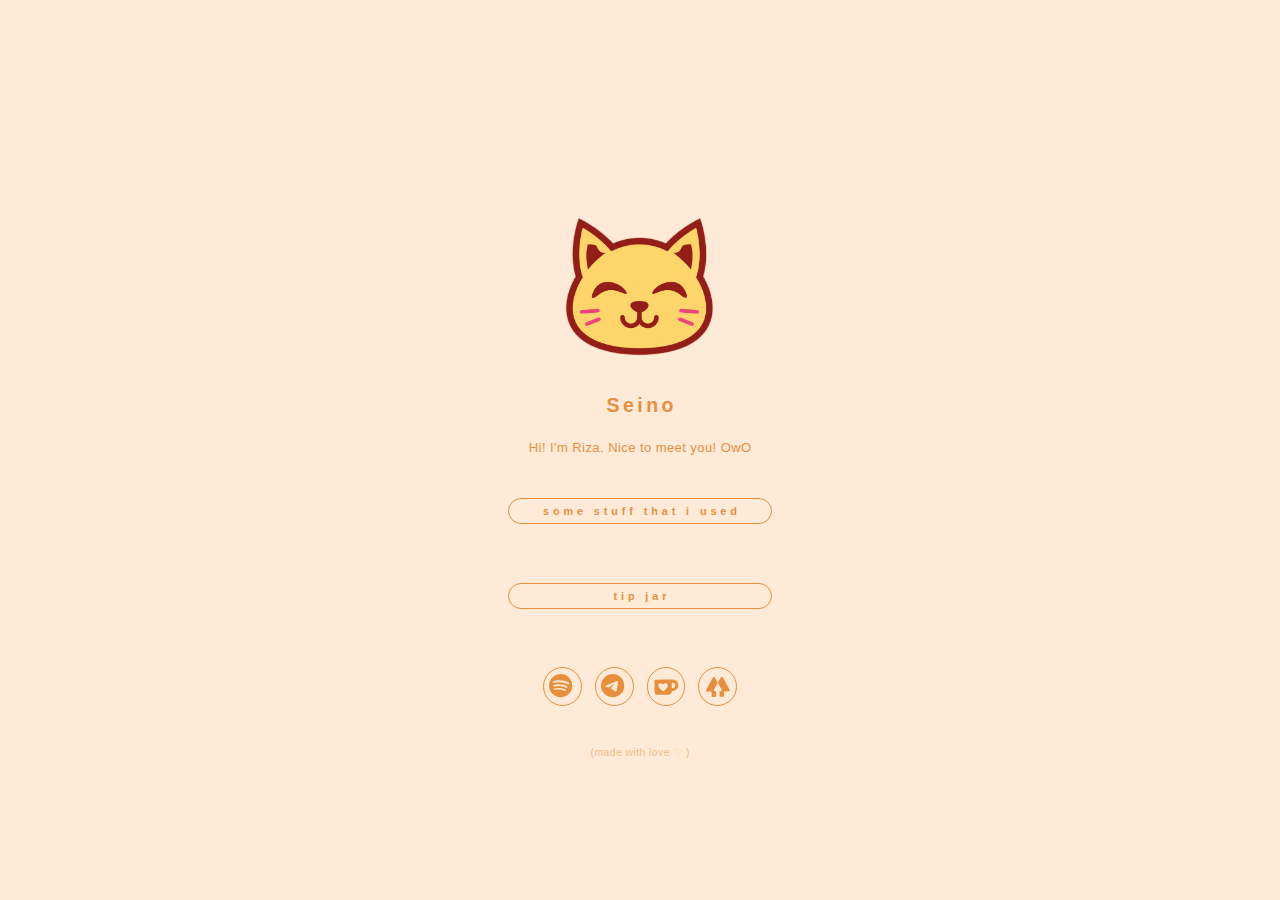
==== commit 04d2f269: "revert" ====
--- a/index.html
+++ b/index.html
@@ -27,7 +27,7 @@
                         <img src="./assets/images/1648623948149.png" alt>
                     </div>
                     <h1 id="text03">Seino</h1>
-                    <p id="text06">Hi! I'm Riza. Nice to meet you! OwO <br> aku ngefans sama @raissaanggiani </p>
+                    <p id="text06">Hi! I'm Riza. Nice to meet you! OwO</p>
                     <ul id="buttons02" class="buttons">
                         <li>
                             <a href="./setups.html" class="button n01">some stuff that i used</a>
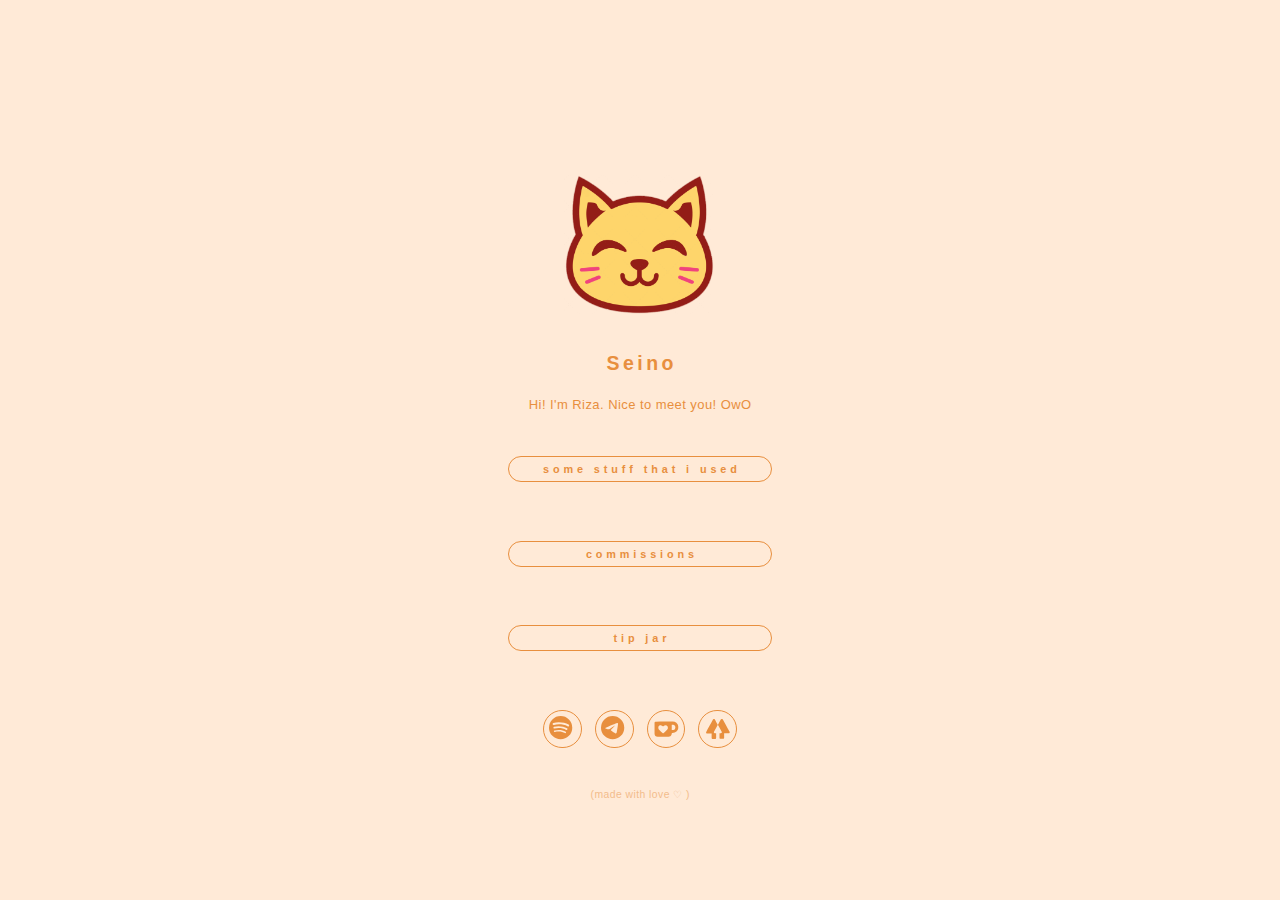
==== commit eeaecebd: "add some features" ====
--- a/index.html
+++ b/index.html
@@ -1,5 +1,6 @@
 <!DOCTYPE html>
 <!--Used https://coffeesaplings.carrd.co/ as reference-->
+<!--Used https://github.com/bizbunny/carrdRecreation2 as reference-->
 <html>
     <head>
         <style type="text/css">html { height: 100%; padding: 0; margin:0; }</style>
@@ -31,6 +32,11 @@
                     <ul id="buttons02" class="buttons">
                         <li>
                             <a href="./setups.html" class="button n01">some stuff that i used</a>
+                        </li>
+                    </ul>
+                    <ul id="buttons02" class="buttons">
+                        <li>
+                            <a href="./comissions.html" class="button n01">commissions</a>
                         </li>
                     </ul>
                     <ul id="buttons02" class="buttons">
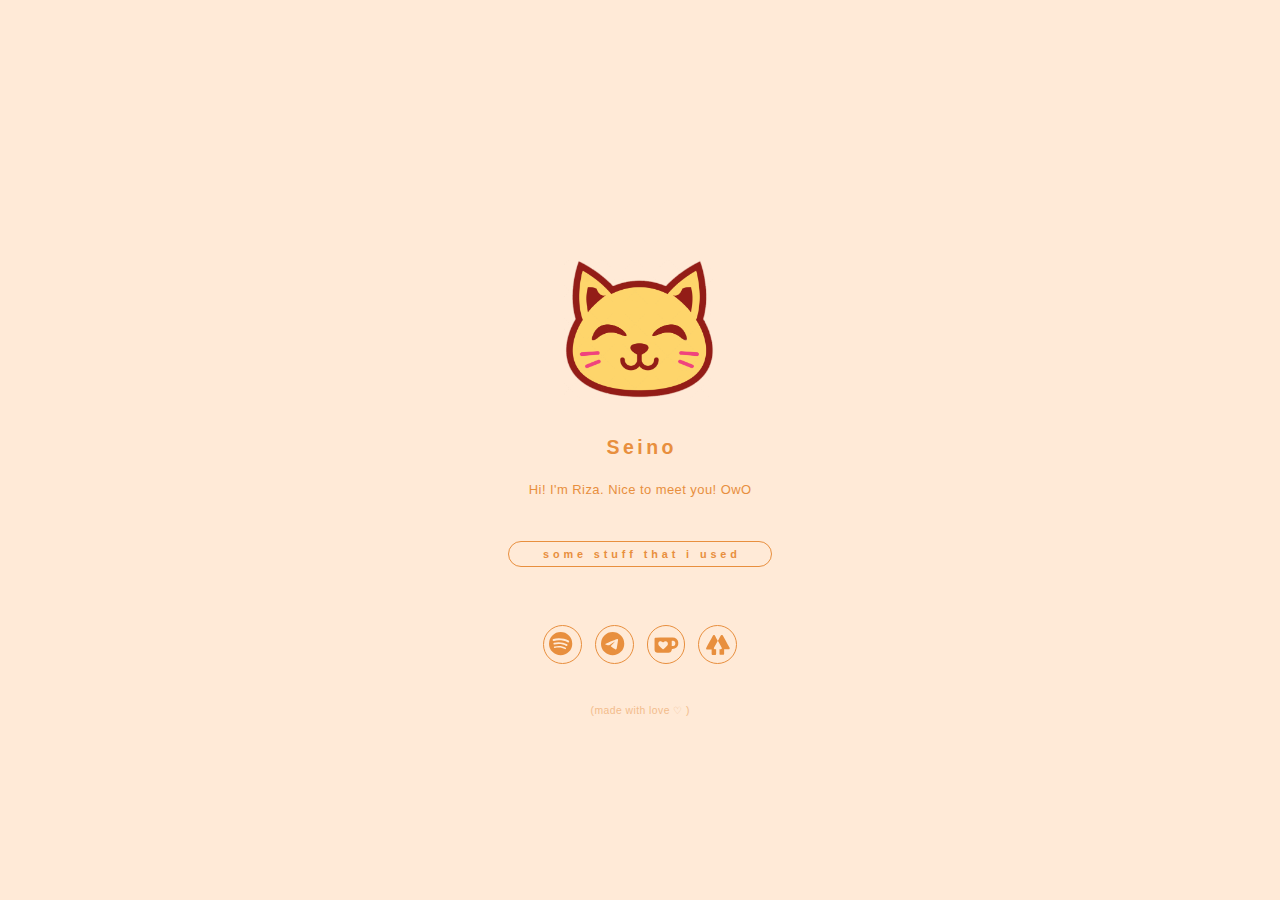
==== commit 2ede94fa: "Update index.html" ====
--- a/index.html
+++ b/index.html
@@ -34,7 +34,7 @@
                             <a href="./setups.html" class="button n01">some stuff that i used</a>
                         </li>
                     </ul>
-                    <ul id="buttons02" class="buttons">
+                    <!--<ul id="buttons02" class="buttons">
                         <li>
                             <a href="./comissions.html" class="button n01">commissions</a>
                         </li>
@@ -43,7 +43,7 @@
                         <li>
                             <a href="https://saweria.co/seinoo" class="button n01">tip jar</a>
                         </li>
-                    </ul>
+                    </ul>-->
                     <ul id="icons01" class="icons">
                         <li>
                             <a class="n01" href="https://open.spotify.com/user/fhrzxx">
@@ -104,4 +104,4 @@
         <script src="./jsFiles/genFunctions.js">   
         </script>
     </body>
-</html>+</html>
